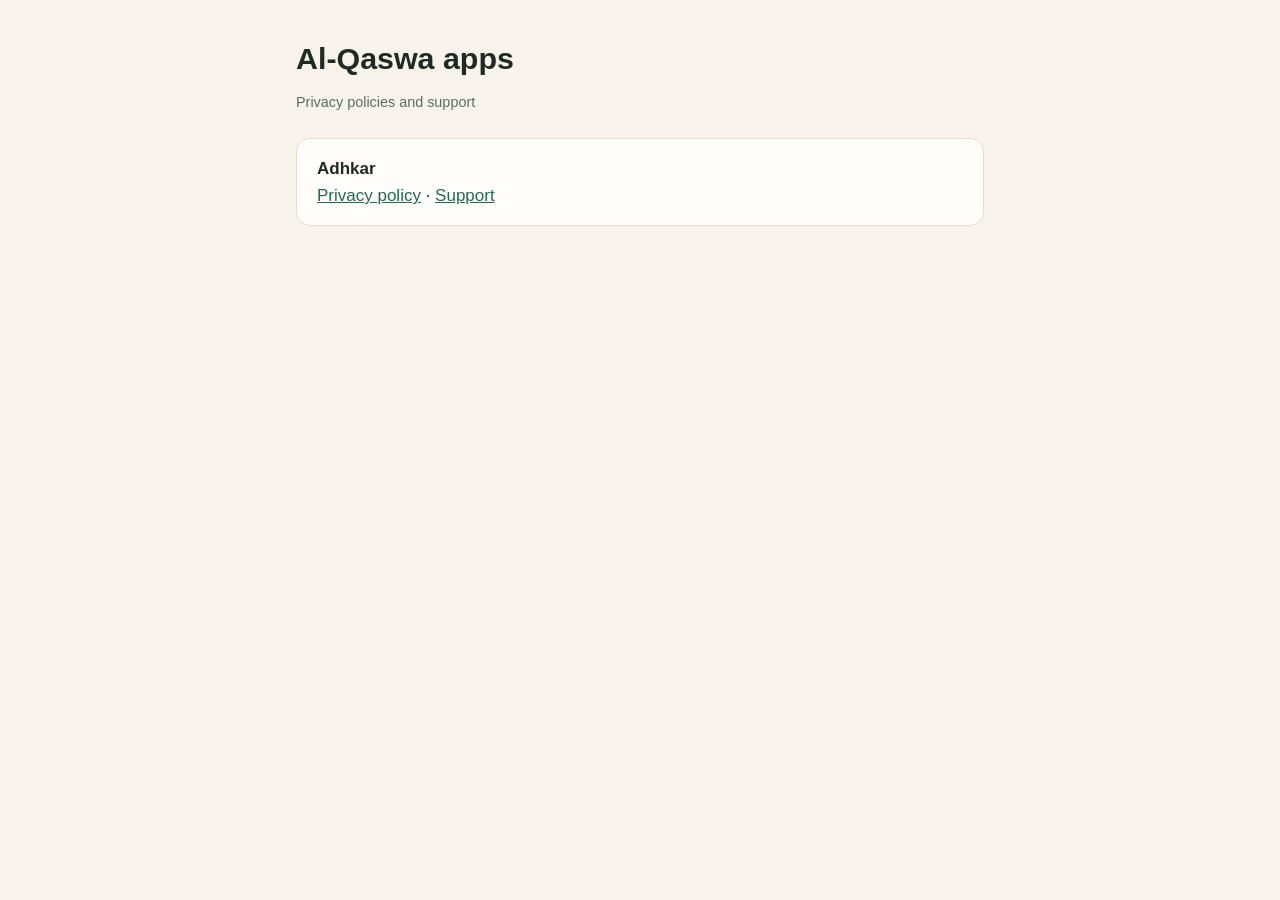
==== index.html @ 8be5b3d5 "Add Adhkar privacy policy and support page Co-Authored-By: Claude Opus 5.5 <noreply@anthropic.com>" ====
<!doctype html><html lang="en"><head><meta charset="utf-8"><meta name="viewport" content="width=device-width,initial-scale=1">
<title>Al-Qaswa apps</title><link rel="stylesheet" href="style.css"></head><body><main>
<h1>Al-Qaswa apps</h1><p class="meta">Privacy policies and support</p>
<div class="card"><strong>Adhkar</strong><br><a href="adhkar/privacy.html">Privacy policy</a> · <a href="adhkar/support.html">Support</a></div>
</main></body></html>
---- style.css ----
:root{--bg:#f7f3ec;--fg:#1f2a24;--muted:#5d6b63;--accent:#1f6b52;--card:#fffdf9;--line:#e4ddd1}
@media (prefers-color-scheme:dark){:root{--bg:#141a17;--fg:#e8ece9;--muted:#9fb0a6;--accent:#7cc7a6;--card:#1b231f;--line:#2b3631}}
*{box-sizing:border-box}body{margin:0;background:var(--bg);color:var(--fg);font:17px/1.6 -apple-system,BlinkMacSystemFont,"Segoe UI",sans-serif}
main{max-width:720px;margin:0 auto;padding:40px 16px 64px}h1{font-size:1.9rem;line-height:1.2;margin:0 0 4px}h2{font-size:1.15rem;margin:32px 0 8px}
.meta{color:var(--muted);font-size:.9rem;margin-bottom:24px}a{color:var(--accent)}ul{padding-left:1.2em}
.card{background:var(--card);border:1px solid var(--line);border-radius:14px;padding:16px 20px;margin:16px 0}
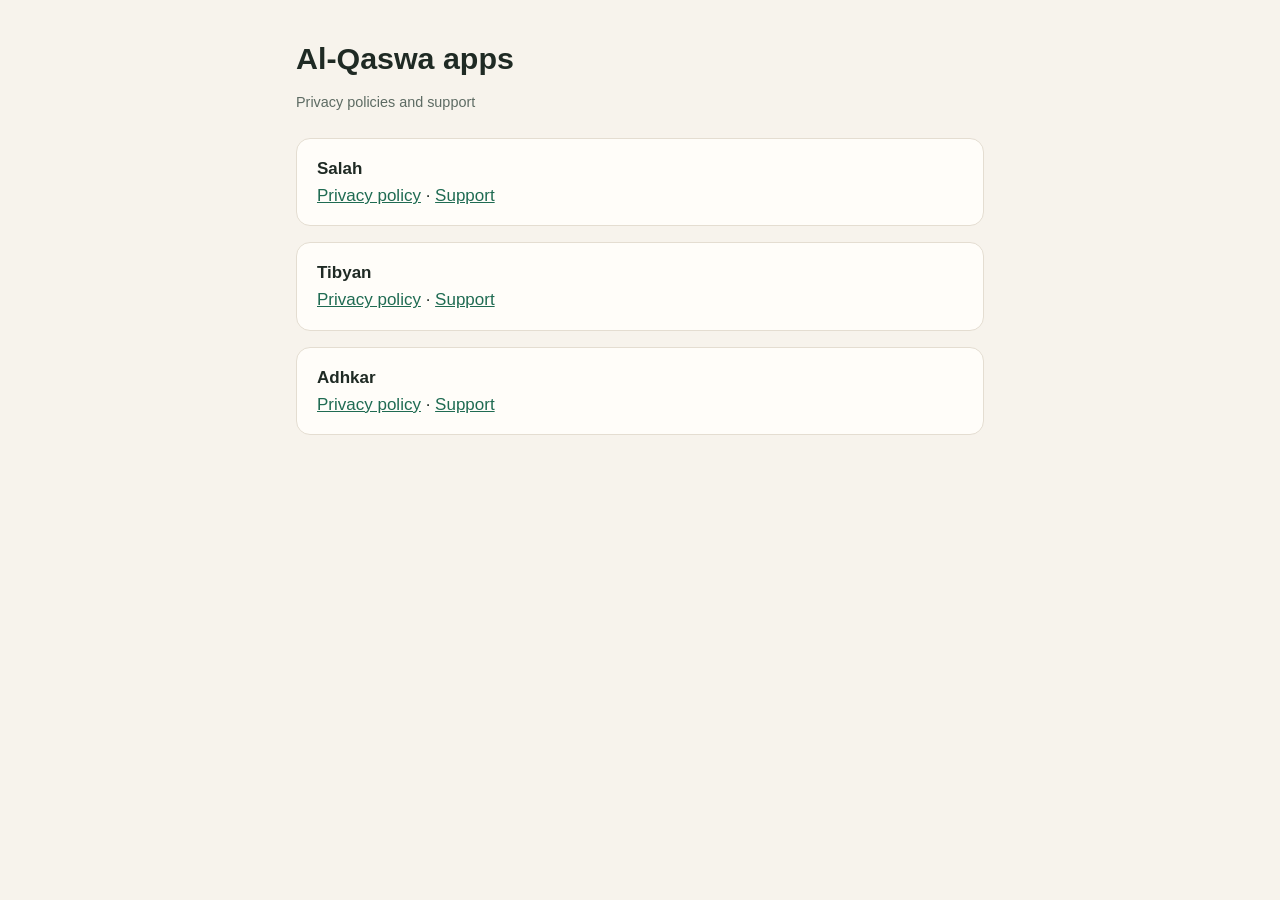
==== commit 724a147a: "Salah and Tibyan privacy policies and support pages Co-Authored-By: Claude Opus 5.5 <noreply@anthrop" ====
--- a/index.html
+++ b/index.html
@@ -1,5 +1,7 @@
 <!doctype html><html lang="en"><head><meta charset="utf-8"><meta name="viewport" content="width=device-width,initial-scale=1">
 <title>Al-Qaswa apps</title><link rel="stylesheet" href="style.css"></head><body><main>
 <h1>Al-Qaswa apps</h1><p class="meta">Privacy policies and support</p>
+<div class="card"><strong>Salah</strong><br><a href="salah/privacy.html">Privacy policy</a> · <a href="salah/support.html">Support</a></div>
+<div class="card"><strong>Tibyan</strong><br><a href="hifz/privacy.html">Privacy policy</a> · <a href="hifz/support.html">Support</a></div>
 <div class="card"><strong>Adhkar</strong><br><a href="adhkar/privacy.html">Privacy policy</a> · <a href="adhkar/support.html">Support</a></div>
 </main></body></html>
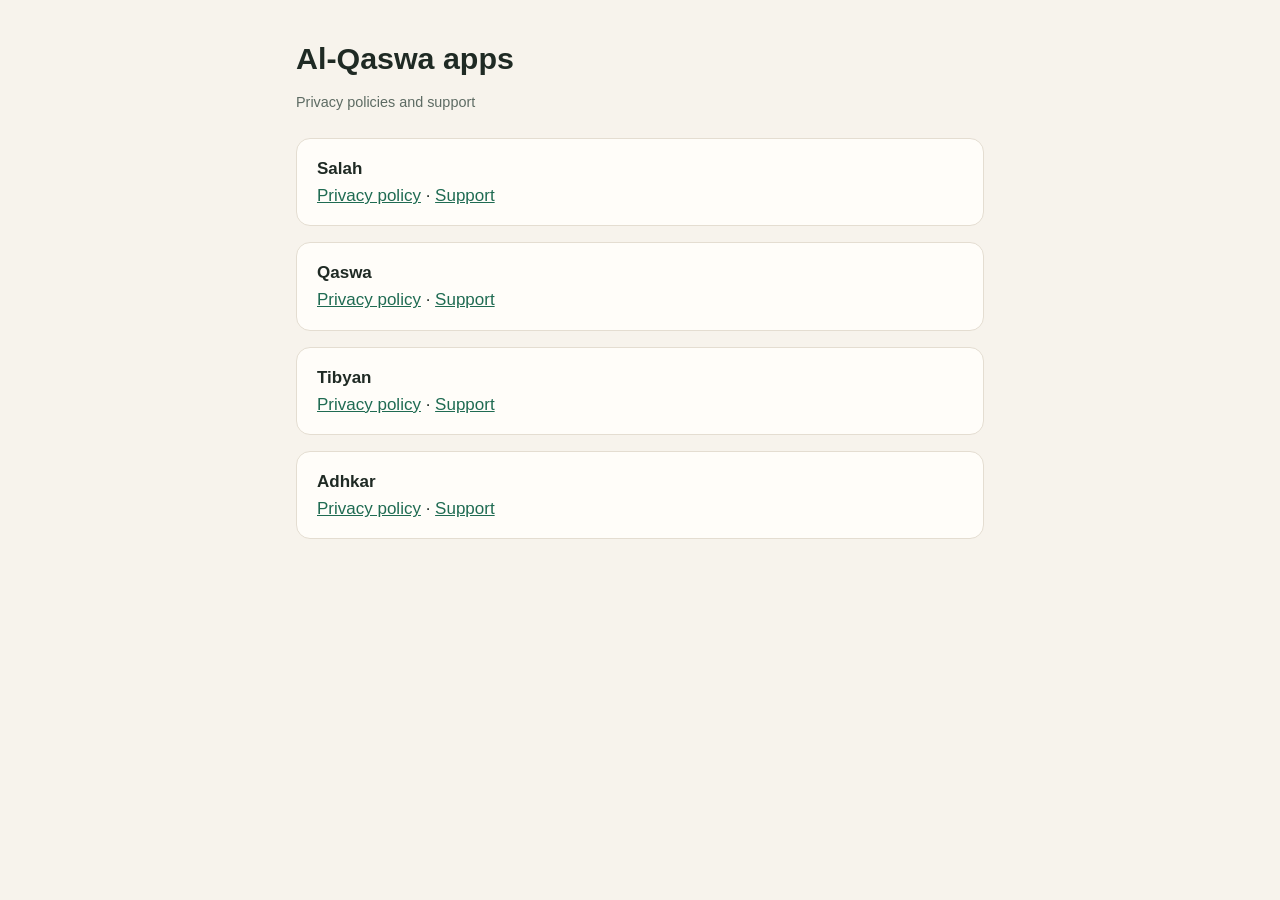
==== commit 0517dc81: "Qaswa privacy policy and support page Parent-held account, readers (nickname, picture, language), pr" ====
--- a/index.html
+++ b/index.html
@@ -2,6 +2,7 @@
 <title>Al-Qaswa apps</title><link rel="stylesheet" href="style.css"></head><body><main>
 <h1>Al-Qaswa apps</h1><p class="meta">Privacy policies and support</p>
 <div class="card"><strong>Salah</strong><br><a href="salah/privacy.html">Privacy policy</a> · <a href="salah/support.html">Support</a></div>
+<div class="card"><strong>Qaswa</strong><br><a href="kidstory/privacy.html">Privacy policy</a> · <a href="kidstory/support.html">Support</a></div>
 <div class="card"><strong>Tibyan</strong><br><a href="hifz/privacy.html">Privacy policy</a> · <a href="hifz/support.html">Support</a></div>
 <div class="card"><strong>Adhkar</strong><br><a href="adhkar/privacy.html">Privacy policy</a> · <a href="adhkar/support.html">Support</a></div>
 </main></body></html>
